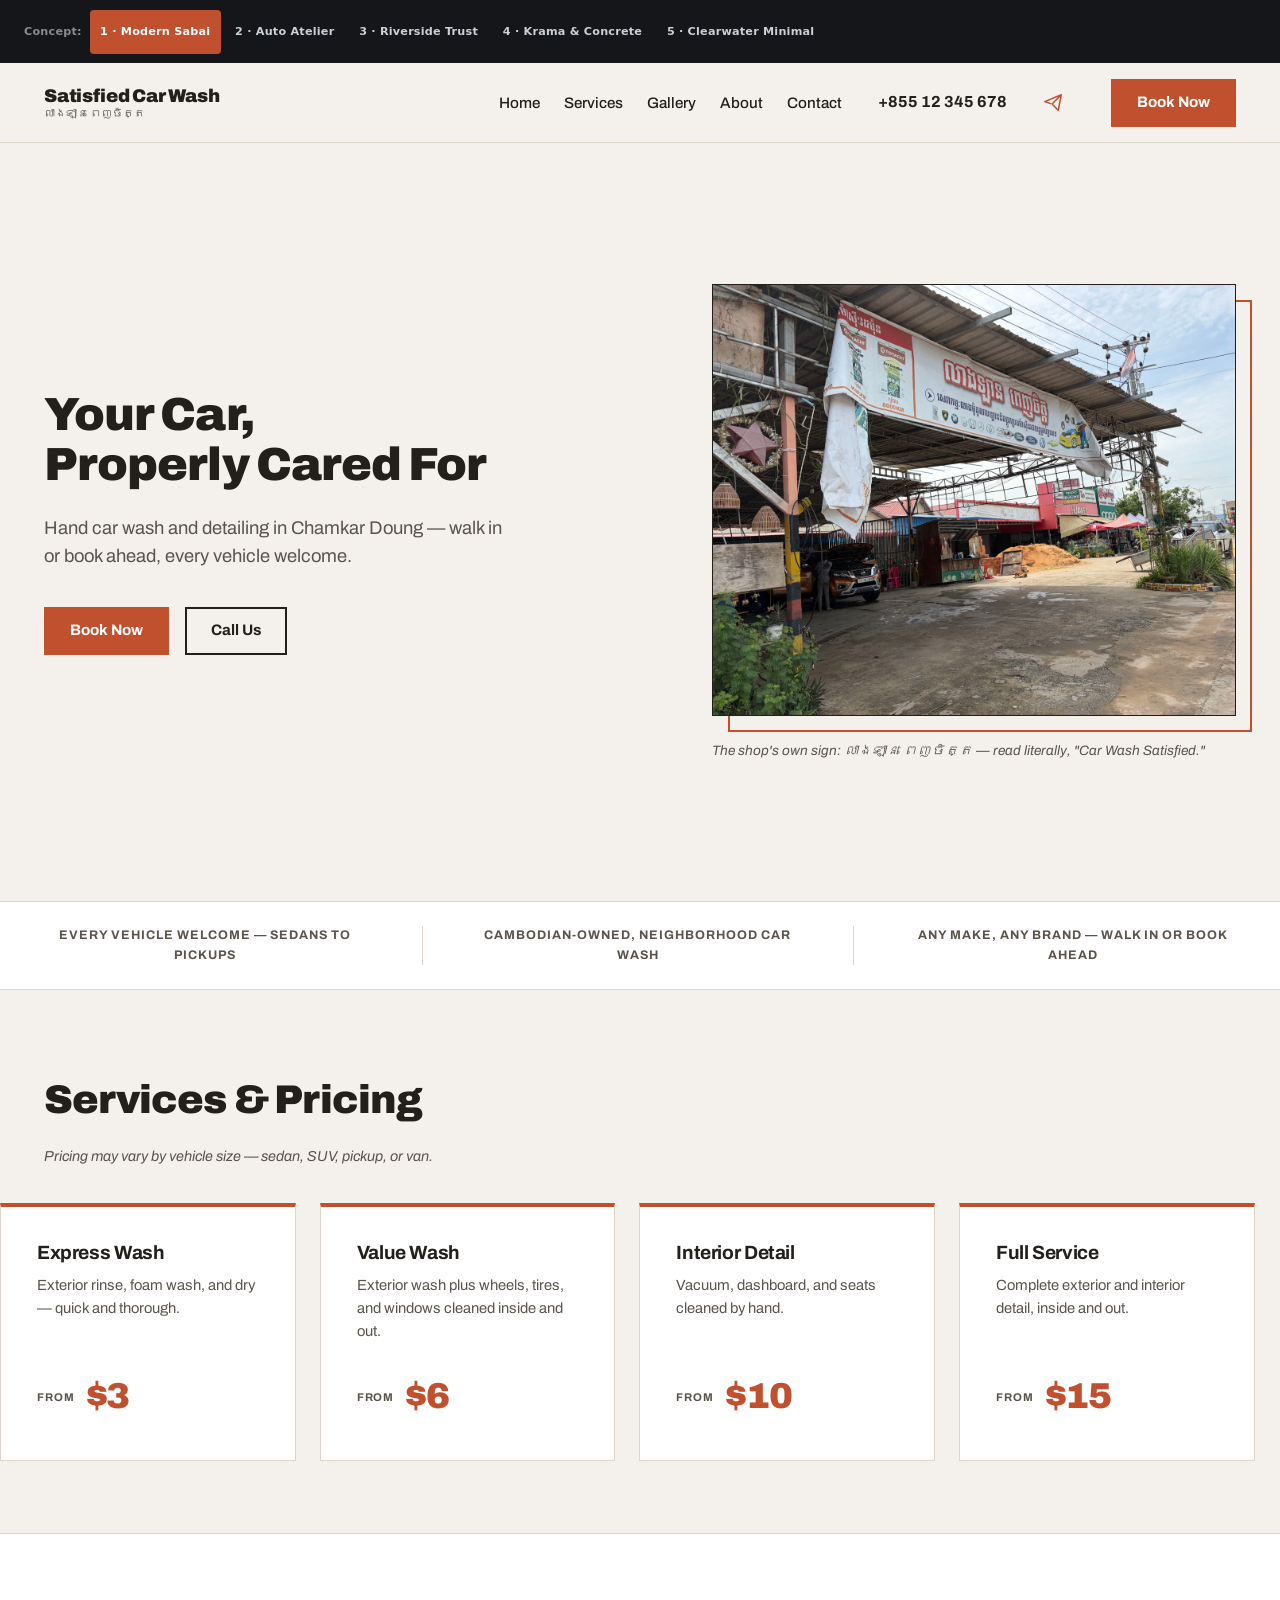
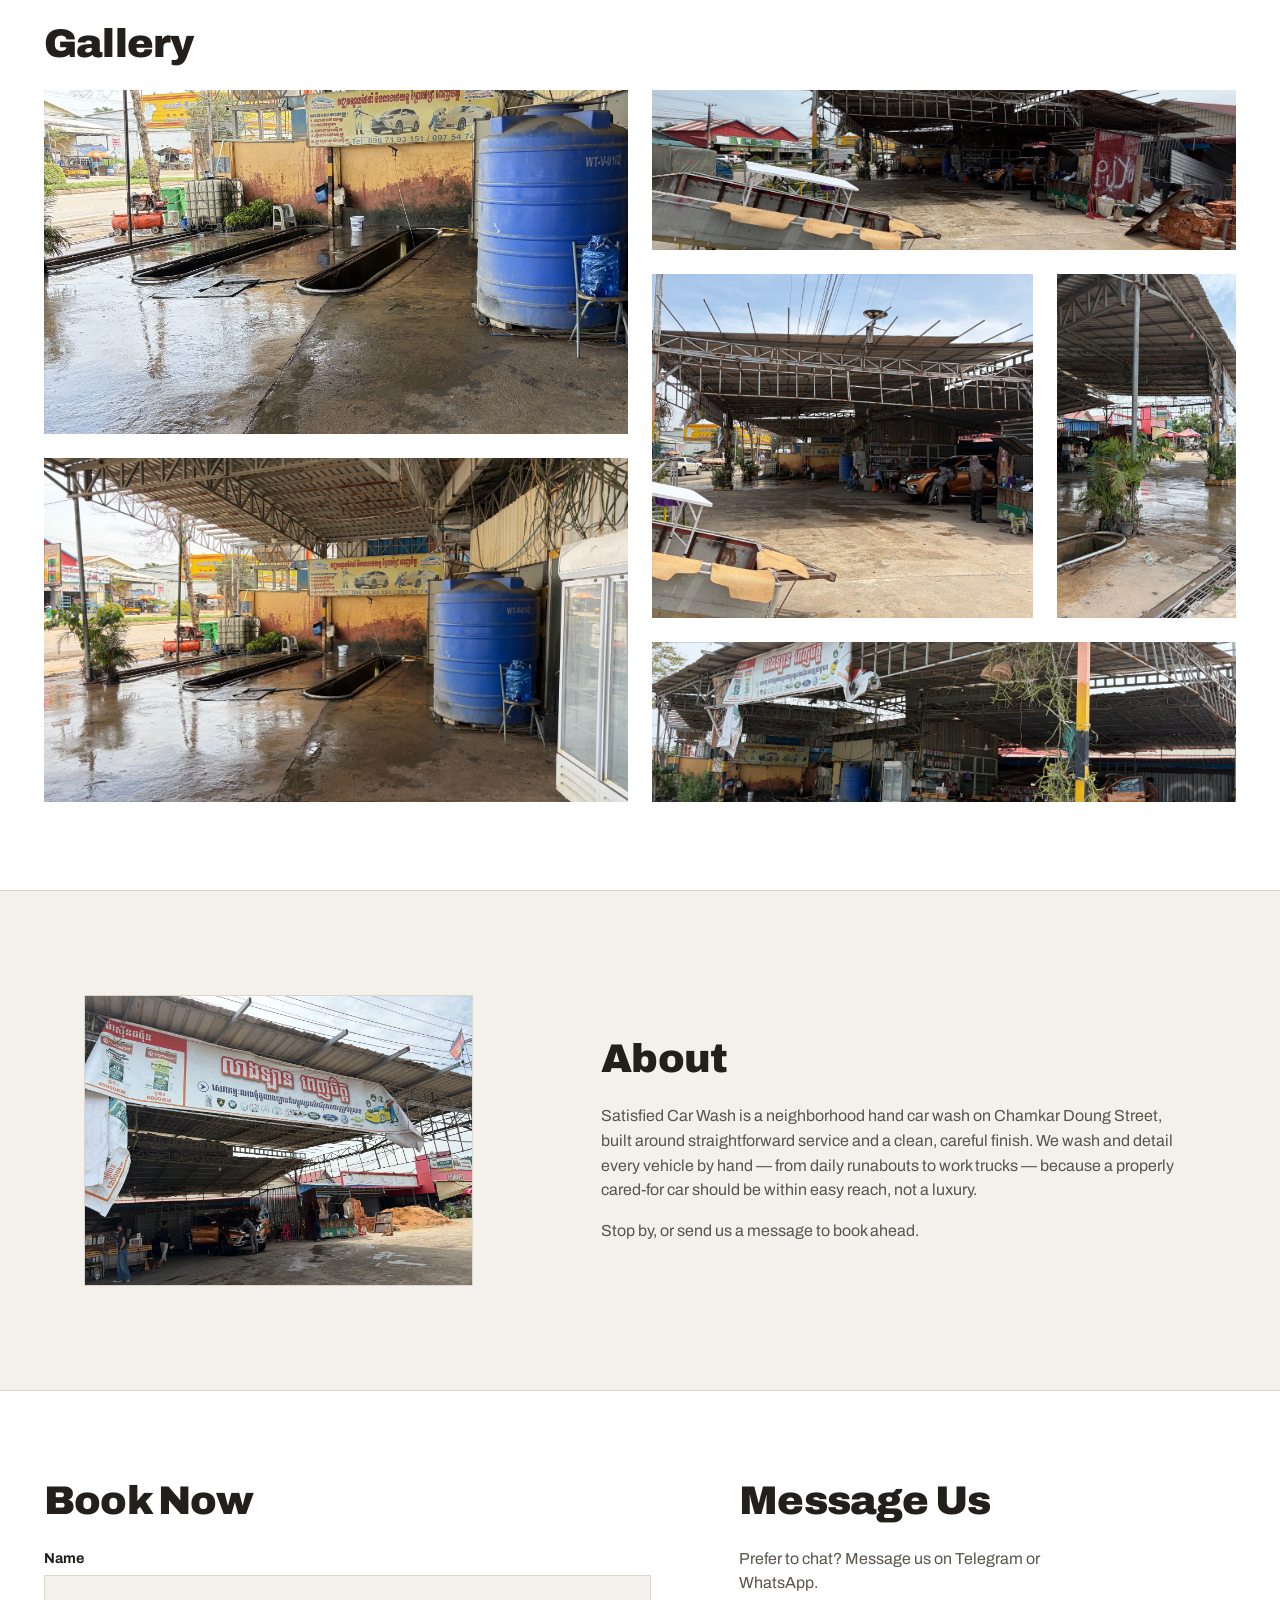
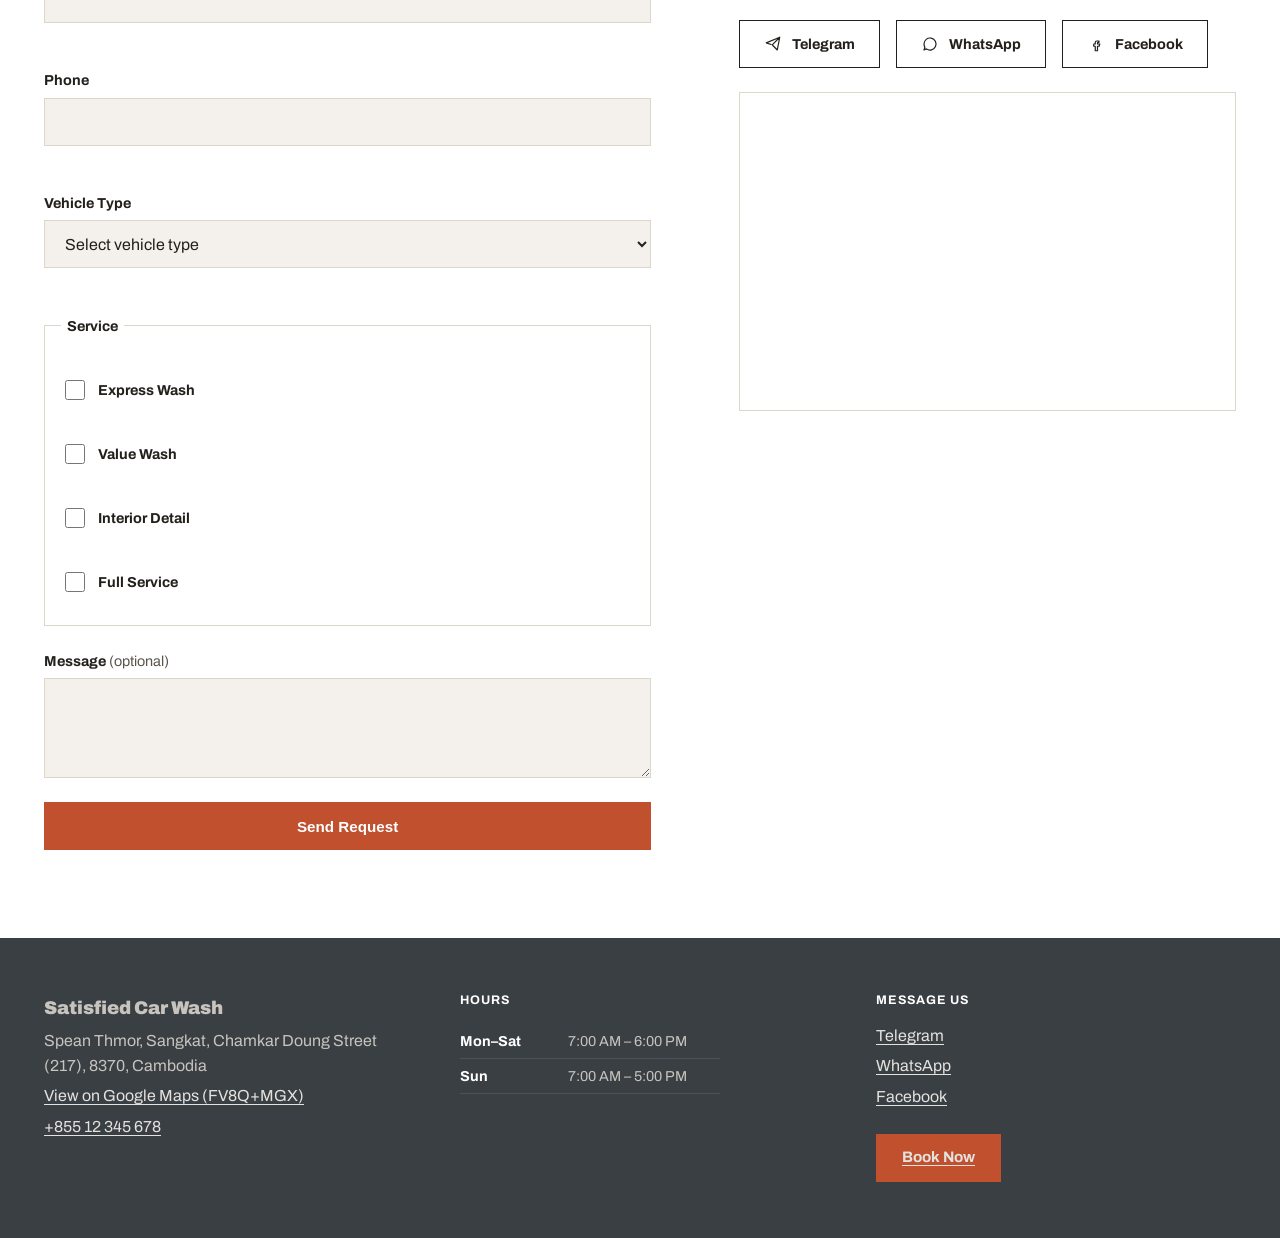
==== design-concepts/v1/index.html @ 6a6f6100 "Add real site photos, five design-concept explorations, and verified map location Adds the 16 real c" ====
<!DOCTYPE html>
<html lang="en">
<head>
  <meta charset="UTF-8" />
  <meta name="viewport" content="width=device-width, initial-scale=1.0" />
  <title>Satisfied Car Wash — Hand Car Wash &amp; Detailing, Chamkar Doung</title>
  <meta name="description" content="Satisfied Car Wash is a neighborhood hand car wash on Chamkar Doung Street. Every vehicle welcome, walk in or book ahead." />

  <link rel="preconnect" href="https://fonts.googleapis.com" />
  <link rel="preconnect" href="https://fonts.gstatic.com" crossorigin />
  <link href="https://fonts.googleapis.com/css2?family=Archivo:ital,wght@0,400;0,500;0,700;0,900;1,500&display=swap" rel="stylesheet" />

  <link rel="stylesheet" href="/design-concepts/switcher.css" />
  <link rel="stylesheet" href="/design-concepts/v1/styles.css" />
</head>
<body>
  <nav class="theme-switcher" aria-label="Design theme switcher" style="--switcher-accent:#C1502E; --switcher-accent-ink:#ffffff;">
    <span class="theme-switcher__label">Concept:</span>
    <a href="/design-concepts/v1/index.html" aria-current="page">1 · Modern Sabai</a>
    <a href="/design-concepts/v2/index.html">2 · Auto Atelier</a>
    <a href="/design-concepts/v3/index.html">3 · Riverside Trust</a>
    <a href="/design-concepts/v4/index.html">4 · Krama &amp; Concrete</a>
    <a href="/design-concepts/v5/index.html">5 · Clearwater Minimal</a>
  </nav>

  <a class="skip-link" href="#main">Skip to content</a>

  <header class="site-header" id="site-header">
    <div class="header-inner container">
      <a href="#home" class="wordmark">
        Satisfied Car Wash
        <span class="wordmark-sub" lang="km">លាងឡាន ពេញចិត្ត</span>
      </a>

      <button
        type="button"
        class="nav-toggle"
        id="nav-toggle"
        aria-expanded="false"
        aria-controls="site-nav"
        aria-label="Toggle navigation menu"
      >
        <span class="nav-toggle-bars" aria-hidden="true"></span>
      </button>

      <nav id="site-nav" class="site-nav" aria-label="Primary">
        <ul class="nav-links">
          <li><a href="#home">Home</a></li>
          <li><a href="#services">Services</a></li>
          <li><a href="#gallery">Gallery</a></li>
          <li><a href="#about">About</a></li>
          <li><a href="#contact">Contact</a></li>
        </ul>

        <div class="nav-contact">
          <!-- Placeholder phone number — replace with the shop's real line -->
          <a class="nav-phone" href="tel:+85512345678">+855 12 345 678</a>
          <!-- Placeholder Telegram handle — replace with the shop's real Telegram -->
          <a class="nav-icon-link" href="https://t.me/satisfiedcarwash" target="_blank" rel="noopener" aria-label="Message us on Telegram">
            <svg viewBox="0 0 24 24" fill="none" stroke="currentColor" stroke-width="1.6" stroke-linecap="round" stroke-linejoin="round" aria-hidden="true"><path d="M21 3 3 10.5l6.5 2.2M21 3l-3.3 17-6.2-6.3M21 3 11.3 12.9"/></svg>
          </a>
        </div>

        <a class="btn btn-primary nav-cta" href="#contact">Book Now</a>
      </nav>
    </div>
  </header>

  <main id="main">
    <!-- Hero -->
    <section class="hero" id="home">
      <div class="container hero-inner">
        <div class="hero-copy">
          <h1>Your Car,<br />Properly Cared For</h1>
          <p class="hero-subtext">Hand car wash and detailing in Chamkar Doung — walk in or book ahead, every vehicle welcome.</p>
          <div class="hero-ctas">
            <a class="btn btn-primary" href="#contact">Book Now</a>
            <a class="btn btn-outline" href="tel:+85512345678">Call Us</a>
          </div>
        </div>

        <figure class="hero-media">
          <div class="hero-frame">
            <img
              src="/assets/images/Carwash10.jpg"
              alt="Overhead banner at Satisfied Car Wash reading the shop's Khmer name alongside a row of vehicle brand logos including Toyota, Honda, BMW, and Mercedes, signaling every make is welcome."
              width="1200"
              height="900"
            />
          </div>
          <figcaption>
            The shop's own sign: <span lang="km">លាងឡាន ពេញចិត្ត</span> — read literally, "Car Wash Satisfied."
          </figcaption>
        </figure>
      </div>
    </section>

    <!-- Trust strip -->
    <section class="trust-strip" aria-label="Why customers choose us">
      <div class="container trust-strip-inner">
        <p>Every vehicle welcome — sedans to pickups</p>
        <p>Cambodian-owned, neighborhood car wash</p>
        <p>Any make, any brand — walk in or book ahead</p>
      </div>
    </section>

    <!-- Services & Pricing -->
    <section class="services" id="services">
      <div class="container">
        <h2>Services &amp; Pricing</h2>
        <p class="services-note">Pricing may vary by vehicle size — sedan, SUV, pickup, or van.</p>
      </div>

      <div class="services-strip" role="list">
        <article class="service-card" role="listitem">
          <h3>Express Wash</h3>
          <p>Exterior rinse, foam wash, and dry — quick and thorough.</p>
          <p class="service-price"><span class="price-from">from</span> $3</p>
        </article>

        <article class="service-card" role="listitem">
          <h3>Value Wash</h3>
          <p>Exterior wash plus wheels, tires, and windows cleaned inside and out.</p>
          <p class="service-price"><span class="price-from">from</span> $6</p>
        </article>

        <article class="service-card" role="listitem">
          <h3>Interior Detail</h3>
          <p>Vacuum, dashboard, and seats cleaned by hand.</p>
          <p class="service-price"><span class="price-from">from</span> $10</p>
        </article>

        <article class="service-card" role="listitem">
          <h3>Full Service</h3>
          <p>Complete exterior and interior detail, inside and out.</p>
          <p class="service-price"><span class="price-from">from</span> $15</p>
        </article>
      </div>
    </section>

    <!-- Gallery -->
    <section class="gallery" id="gallery">
      <div class="container">
        <h2>Gallery</h2>
      </div>

      <div class="container gallery-grid">
        <div class="gallery-item g-1">
          <img src="/assets/images/Carwash1.jpg" alt="Wide view of the wash bay with concrete wash troughs, the yellow service-list banner, and the blue water tank." loading="lazy" />
        </div>
        <div class="gallery-item g-2">
          <img src="/assets/images/Carwash4.jpg" alt="The wash bay shed with the Cambodian flag flying above it." loading="lazy" />
        </div>
        <div class="gallery-item g-3">
          <img src="/assets/images/Carwash2.jpg" alt="An orange pickup truck being washed at street level, with workers and a dog nearby." loading="lazy" />
        </div>
        <div class="gallery-item g-4">
          <img src="/assets/images/Carwash9.jpg" alt="The covered walkway and blue water tank, with the street and neighboring shop signage visible." loading="lazy" />
        </div>
        <div class="gallery-item g-5">
          <img src="/assets/images/Carwash6.jpg" alt="Empty wash troughs and the product shelf, with the yellow banner and phone number visible in Khmer." loading="lazy" />
        </div>
        <div class="gallery-item g-6">
          <img src="/assets/images/Carwash12.jpg" alt="An orange pickup with its hood open being serviced, workers nearby, brand banner overhead." loading="lazy" />
        </div>
      </div>
    </section>

    <!-- About -->
    <section class="about" id="about">
      <div class="container about-inner">
        <figure class="about-media">
          <img
            src="/assets/images/Carwash11.jpg"
            alt="The car wash's banner and shopfront, shown in a wider view with neighboring shops along the street."
            loading="lazy"
          />
        </figure>

        <div class="about-copy">
          <h2>About</h2>
          <p>Satisfied Car Wash is a neighborhood hand car wash on Chamkar Doung Street, built around straightforward service and a clean, careful finish. We wash and detail every vehicle by hand — from daily runabouts to work trucks — because a properly cared-for car should be within easy reach, not a luxury.</p>
          <p>Stop by, or send us a message to book ahead.</p>
        </div>
      </div>
    </section>

    <!-- Contact / Booking -->
    <section class="contact" id="contact">
      <div class="container contact-inner">
        <div class="booking">
          <h2>Book Now</h2>

          <form id="booking-form" novalidate>
            <div class="form-field">
              <label for="field-name">Name</label>
              <input type="text" id="field-name" name="name" required autocomplete="name" />
              <p class="field-error" id="error-name" role="alert"></p>
            </div>

            <div class="form-field">
              <label for="field-phone">Phone</label>
              <input type="tel" id="field-phone" name="phone" required autocomplete="tel" />
              <p class="field-error" id="error-phone" role="alert"></p>
            </div>

            <div class="form-field">
              <label for="field-vehicle">Vehicle Type</label>
              <select id="field-vehicle" name="vehicle" required>
                <option value="" selected disabled>Select vehicle type</option>
                <option value="sedan">Sedan</option>
                <option value="suv">SUV</option>
                <option value="pickup">Pickup</option>
                <option value="van">Van</option>
              </select>
              <p class="field-error" id="error-vehicle" role="alert"></p>
            </div>

            <fieldset class="form-field form-fieldset">
              <legend>Service</legend>
              <div class="checkbox-group">
                <label class="checkbox-label">
                  <input type="checkbox" name="service" value="Express Wash" />
                  Express Wash
                </label>
                <label class="checkbox-label">
                  <input type="checkbox" name="service" value="Value Wash" />
                  Value Wash
                </label>
                <label class="checkbox-label">
                  <input type="checkbox" name="service" value="Interior Detail" />
                  Interior Detail
                </label>
                <label class="checkbox-label">
                  <input type="checkbox" name="service" value="Full Service" />
                  Full Service
                </label>
              </div>
            </fieldset>

            <div class="form-field">
              <label for="field-message">Message <span class="field-optional">(optional)</span></label>
              <textarea id="field-message" name="message" rows="4"></textarea>
            </div>

            <button type="submit" class="btn btn-primary form-submit">Send Request</button>

            <p class="form-success" id="form-success" role="status" hidden>Thanks — we'll call you back.</p>
          </form>
        </div>

        <div class="reach-us">
          <h2>Message Us</h2>
          <p>Prefer to chat? Message us on Telegram or WhatsApp.</p>

          <div class="reach-links">
            <!-- Placeholder Telegram handle — replace with the shop's real Telegram -->
            <a class="reach-link" href="https://t.me/satisfiedcarwash" target="_blank" rel="noopener">
              <svg viewBox="0 0 24 24" fill="none" stroke="currentColor" stroke-width="1.6" stroke-linecap="round" stroke-linejoin="round" aria-hidden="true"><path d="M21 3 3 10.5l6.5 2.2M21 3l-3.3 17-6.2-6.3M21 3 11.3 12.9"/></svg>
              Telegram
            </a>
            <!-- Placeholder WhatsApp number — replace with the shop's real WhatsApp -->
            <a class="reach-link" href="https://wa.me/85512345678" target="_blank" rel="noopener">
              <svg viewBox="0 0 24 24" fill="none" stroke="currentColor" stroke-width="1.6" stroke-linecap="round" stroke-linejoin="round" aria-hidden="true"><path d="M4 12a8 8 0 1 1 3.3 6.5L4 20l1.2-3.6A7.96 7.96 0 0 1 4 12Z"/></svg>
              WhatsApp
            </a>
            <!-- Placeholder Facebook page — replace with the shop's real Facebook -->
            <a class="reach-link" href="https://facebook.com/satisfiedcarwash" target="_blank" rel="noopener">
              <svg viewBox="0 0 24 24" fill="none" stroke="currentColor" stroke-width="1.6" stroke-linecap="round" stroke-linejoin="round" aria-hidden="true"><path d="M15 8h-2a2 2 0 0 0-2 2v2H9v3h2v6h3v-6h2.2l.8-3H14v-1.5c0-.5.3-.8.8-.8H16V8Z"/></svg>
              Facebook
            </a>
          </div>

          <div class="map-frame">
            <iframe
              src="https://www.google.com/maps?q=FV8Q%2BMGX+Phnom+Penh+Cambodia&output=embed"
              loading="lazy"
              referrerpolicy="no-referrer-when-downgrade"
              title="Map showing the location of Satisfied Car Wash"
            ></iframe>
          </div>
        </div>
      </div>
    </section>
  </main>

  <footer class="site-footer">
    <div class="container footer-inner">
      <div class="footer-block">
        <p class="footer-wordmark">Satisfied Car Wash</p>
        <p>Spean Thmor, Sangkat, Chamkar Doung Street (217), 8370, Cambodia</p>
        <p><a href="https://www.google.com/maps/search/?api=1&query=FV8Q%2BMGX+Phnom+Penh+Cambodia" target="_blank" rel="noopener">View on Google Maps (FV8Q+MGX)</a></p>
        <!-- Placeholder phone number — replace with the shop's real line -->
        <a href="tel:+85512345678">+855 12 345 678</a>
      </div>

      <div class="footer-block">
        <h3>Hours</h3>
        <table class="hours-table">
          <tbody>
            <tr>
              <th scope="row">Mon–Sat</th>
              <td>7:00 AM – 6:00 PM</td>
            </tr>
            <tr>
              <th scope="row">Sun</th>
              <td>7:00 AM – 5:00 PM</td>
            </tr>
          </tbody>
        </table>
      </div>

      <div class="footer-block">
        <h3>Message Us</h3>
        <div class="footer-links">
          <!-- Placeholder Telegram handle — replace with the shop's real Telegram -->
          <a href="https://t.me/satisfiedcarwash" target="_blank" rel="noopener">Telegram</a>
          <!-- Placeholder WhatsApp number — replace with the shop's real WhatsApp -->
          <a href="https://wa.me/85512345678" target="_blank" rel="noopener">WhatsApp</a>
          <!-- Placeholder Facebook page — replace with the shop's real Facebook -->
          <a href="https://facebook.com/satisfiedcarwash" target="_blank" rel="noopener">Facebook</a>
        </div>
        <a class="btn btn-primary footer-cta" href="#contact">Book Now</a>
      </div>
    </div>
  </footer>

  <script src="/design-concepts/v1/main.js"></script>
</body>
</html>
---- design-concepts/switcher.css ----
/* Shared, theme-neutral switcher bar — included by every version (v1-v5).
   This is tool chrome, not part of any theme, so it deliberately does not
   use any version's fonts/palette except for a small active-tab accent. */

.theme-switcher {
  position: sticky;
  top: 0;
  z-index: 999;
  display: flex;
  flex-wrap: wrap;
  align-items: center;
  gap: 0.25rem;
  padding: 0.5rem 0.75rem;
  background: #14161a;
  font: 600 0.7rem/1.4 system-ui, sans-serif;
  letter-spacing: 0.02em;
}

.theme-switcher__label {
  color: rgba(255, 255, 255, 0.5);
  margin-right: 0.25rem;
  white-space: nowrap;
}

.theme-switcher a {
  color: #cbd0d6;
  text-decoration: none;
  padding: 0.4rem 0.65rem;
  border-radius: 4px;
  min-height: 44px;
  display: inline-flex;
  align-items: center;
  white-space: nowrap;
}

.theme-switcher a:hover {
  background: rgba(255, 255, 255, 0.08);
  color: #fff;
}

.theme-switcher a[aria-current="page"] {
  background: var(--switcher-accent, #fff);
  color: var(--switcher-accent-ink, #14161a);
  font-weight: 700;
}

@media (min-width: 640px) {
  .theme-switcher {
    padding: 0.6rem 1.5rem;
  }
}
---- design-concepts/v1/styles.css ----
/* Satisfied Car Wash — Design Concept v1 "Modern Sabai"
   Warm minimal, Cambodian-modern. Mobile-first: unprefixed rules target
   small screens, min-width media queries layer on larger-screen changes.

   Palette (locked, used nowhere else):
     background #F4F1EC · surface #FFFFFF · ink #23201C
     terracotta accent #C1502E · slate #3A3F44
   Shape: sharp corners, 0px radius, held everywhere.
   Type: Archivo for display and body.
*/

:root {
  --bg: #f4f1ec;
  --surface: #ffffff;
  --ink: #23201c;
  --ink-soft: #5a544c;
  --terracotta: #c1502e;
  --terracotta-dark: #a3401f;
  --slate: #3a3f44;
  --slate-line: #4c5157;
  --border: #ddd6ca;

  --font: "Archivo", -apple-system, "Segoe UI", sans-serif;

  --space-3xs: 0.375rem;
  --space-2xs: 0.625rem;
  --space-xs: 1rem;
  --space-sm: 1.5rem;
  --space-md: 2.25rem;
  --space-lg: 3.5rem;
  --space-xl: 5.5rem;

  --radius: 0px;
  --max-width: 1240px;

  --header-h: 76px;
  --switcher-h: 48px;
}

/* Reset / base */

* {
  box-sizing: border-box;
}

html {
  -webkit-text-size-adjust: 100%;
  scroll-behavior: smooth;
}

body {
  margin: 0;
  font-family: var(--font);
  font-weight: 400;
  color: var(--ink);
  background: var(--bg);
  line-height: 1.55;
}

img {
  max-width: 100%;
  display: block;
}

h1, h2, h3 {
  font-family: var(--font);
  font-weight: 900;
  line-height: 1.08;
  letter-spacing: -0.02em;
  margin: 0;
}

p {
  margin: 0;
}

a {
  color: inherit;
}

::selection {
  background: var(--terracotta);
  color: #fff;
}

:focus-visible {
  outline: 2px solid var(--terracotta);
  outline-offset: 2px;
}

/* Custom scrollbar (webkit) — themed, not a browser default left untouched */
::-webkit-scrollbar {
  height: 10px;
  width: 10px;
}
::-webkit-scrollbar-track {
  background: var(--bg);
}
::-webkit-scrollbar-thumb {
  background: var(--border);
}
::-webkit-scrollbar-thumb:hover {
  background: var(--terracotta);
}

.container {
  width: 100%;
  max-width: var(--max-width);
  margin: 0 auto;
  padding: 0 var(--space-sm);
}

.skip-link {
  position: absolute;
  left: -999px;
  top: 0;
  z-index: 1000;
  background: var(--terracotta);
  color: #fff;
  padding: var(--space-2xs) var(--space-xs);
  font-weight: 700;
}

.skip-link:focus {
  left: var(--space-xs);
  top: calc(var(--switcher-h) + var(--space-2xs));
}

/* Buttons */

.btn {
  display: inline-flex;
  align-items: center;
  justify-content: center;
  min-height: 48px;
  padding: 0 var(--space-sm);
  border-radius: var(--radius);
  border: 2px solid var(--terracotta);
  text-decoration: none;
  font-weight: 700;
  font-size: 0.95rem;
  cursor: pointer;
  transition: transform 0.15s ease, background 0.15s ease, color 0.15s ease;
  white-space: nowrap;
}

.btn:active {
  transform: translateY(1px);
}

.btn-primary {
  background: var(--terracotta);
  color: #fff;
}

.btn-primary:hover {
  background: var(--terracotta-dark);
  border-color: var(--terracotta-dark);
}

.btn-outline {
  background: transparent;
  color: var(--ink);
  border-color: var(--ink);
}

.btn-outline:hover {
  background: var(--ink);
  color: var(--bg);
}

/* Section heading rhythm: more space above than below, per craft floor */

section h2 {
  font-size: clamp(1.75rem, 1.4rem + 1.4vw, 2.5rem);
  margin-bottom: var(--space-sm);
}

section[id] {
  scroll-margin-top: calc(var(--switcher-h) + var(--header-h) + 12px);
}

/* ============ Header ============ */

.site-header {
  position: sticky;
  top: var(--switcher-h);
  z-index: 50;
  background: var(--bg);
  border-bottom: 1px solid var(--border);
}

.header-inner {
  display: flex;
  align-items: center;
  justify-content: space-between;
  min-height: var(--header-h);
  gap: var(--space-sm);
}

.wordmark {
  display: flex;
  flex-direction: column;
  text-decoration: none;
  color: var(--ink);
  font-weight: 900;
  font-size: 1.15rem;
  letter-spacing: -0.01em;
  line-height: 1.15;
}

.wordmark-sub {
  font-weight: 500;
  font-size: 0.7rem;
  color: var(--ink-soft);
  letter-spacing: 0;
}

.nav-toggle {
  display: inline-flex;
  align-items: center;
  justify-content: center;
  width: 48px;
  height: 48px;
  border: 2px solid var(--ink);
  border-radius: var(--radius);
  background: transparent;
  padding: 0;
  cursor: pointer;
}

.nav-toggle-bars,
.nav-toggle-bars::before,
.nav-toggle-bars::after {
  content: "";
  display: block;
  width: 20px;
  height: 2px;
  background: var(--ink);
}

.nav-toggle-bars {
  position: relative;
}

.nav-toggle-bars::before {
  position: absolute;
  top: -6px;
}

.nav-toggle-bars::after {
  position: absolute;
  top: 6px;
}

.site-nav {
  position: absolute;
  top: 100%;
  left: 0;
  right: 0;
  background: var(--bg);
  border-bottom: 1px solid var(--border);
  display: none;
  flex-direction: column;
  gap: var(--space-sm);
  padding: var(--space-sm);
}

.site-nav.is-open {
  display: flex;
}

.nav-links {
  list-style: none;
  margin: 0;
  padding: 0;
  display: flex;
  flex-direction: column;
  gap: var(--space-2xs);
}

.nav-links a {
  display: block;
  min-height: 48px;
  line-height: 48px;
  text-decoration: none;
  color: var(--ink);
  font-weight: 500;
  border-bottom: 1px solid var(--border);
}

.nav-contact {
  display: flex;
  align-items: center;
  gap: var(--space-sm);
}

.nav-phone {
  text-decoration: none;
  color: var(--ink);
  font-weight: 700;
}

.nav-icon-link {
  display: inline-flex;
  align-items: center;
  justify-content: center;
  width: 44px;
  height: 44px;
  color: var(--terracotta);
}

.nav-icon-link svg {
  width: 22px;
  height: 22px;
}

.nav-cta {
  align-self: flex-start;
}

@media (min-width: 768px) {
  .nav-toggle {
    display: none;
  }

  .site-nav {
    position: static;
    display: flex;
    flex-direction: row;
    align-items: center;
    gap: var(--space-sm);
    border-bottom: none;
    padding: 0;
    background: transparent;
  }

  .nav-links {
    flex-direction: row;
    gap: var(--space-xs);
  }

  .nav-links a {
    min-height: auto;
    line-height: normal;
    border-bottom: none;
    padding: var(--space-3xs) 0;
    position: relative;
    font-size: 0.92rem;
  }

  .nav-links a:hover {
    color: var(--terracotta);
  }

  .nav-cta {
    align-self: auto;
  }

  /* Phone + Telegram only rejoin the bar once there is room for the
     whole row to stay on one line (see nav single-line hard rule). */
  .nav-contact {
    display: none;
  }
}

@media (min-width: 1024px) {
  .header-inner {
    gap: var(--space-md);
  }

  .site-nav {
    gap: var(--space-md);
  }

  .nav-links {
    gap: var(--space-sm);
  }

  .nav-links a {
    font-size: 0.95rem;
  }

  .nav-contact {
    display: flex;
  }
}

/* ============ Hero ============ */

.hero {
  padding: var(--space-md) 0 var(--space-lg);
  min-height: calc(100dvh - var(--header-h) - var(--switcher-h));
  display: flex;
  align-items: center;
}

.hero-inner {
  display: grid;
  grid-template-columns: 1fr;
  gap: var(--space-lg);
  align-items: center;
}

.hero-copy h1 {
  font-size: clamp(1.65rem, 1.3rem + 2vw, 2.9rem);
}

.hero-subtext {
  margin-top: var(--space-sm);
  font-size: clamp(1rem, 0.94rem + 0.3vw, 1.15rem);
  color: var(--ink-soft);
  max-width: 42ch;
}

.hero-ctas {
  margin-top: var(--space-md);
  display: flex;
  flex-wrap: wrap;
  gap: var(--space-xs);
}

.hero-media {
  margin: 0;
}

.hero-frame {
  position: relative;
}

.hero-frame::before {
  content: "";
  position: absolute;
  top: 16px;
  left: 16px;
  right: -16px;
  bottom: -16px;
  border: 2px solid var(--terracotta);
  z-index: 0;
}

.hero-frame img {
  position: relative;
  z-index: 1;
  width: 100%;
  aspect-ratio: 4 / 3;
  max-height: 48vh;
  object-fit: cover;
  border: 1px solid var(--ink);
}

.hero-media figcaption {
  margin-top: var(--space-sm);
  font-size: 0.85rem;
  color: var(--ink-soft);
  font-style: italic;
}

@media (min-width: 900px) {
  .hero {
    padding: var(--space-md) 0;
  }

  .hero-inner {
    grid-template-columns: 1.05fr 0.95fr;
    gap: var(--space-xl);
  }

}

/* ============ Trust strip ============ */

.trust-strip {
  border-top: 1px solid var(--border);
  border-bottom: 1px solid var(--border);
  background: var(--surface);
}

.trust-strip-inner {
  display: flex;
  flex-direction: column;
  padding: var(--space-sm) var(--space-sm);
}

.trust-strip-inner p {
  padding: var(--space-2xs) 0;
  font-size: 0.78rem;
  font-weight: 700;
  text-transform: uppercase;
  letter-spacing: 0.08em;
  color: var(--ink-soft);
  border-bottom: 1px solid var(--border);
}

.trust-strip-inner p:last-child {
  border-bottom: none;
}

@media (min-width: 700px) {
  .trust-strip-inner {
    flex-direction: row;
    align-items: center;
    justify-content: center;
    gap: var(--space-lg);
    padding: var(--space-sm);
  }

  .trust-strip-inner p {
    padding: 0 var(--space-lg) 0 0;
    border-bottom: none;
    border-right: 1px solid var(--border);
    text-align: center;
  }

  .trust-strip-inner p:last-child {
    border-right: none;
    padding-right: 0;
  }
}

/* ============ Services & Pricing ============ */

.services {
  padding: var(--space-xl) 0 var(--space-lg);
}

.services-note {
  color: var(--ink-soft);
  font-size: 0.9rem;
  font-style: italic;
}

.services-strip {
  display: flex;
  gap: var(--space-sm);
  overflow-x: auto;
  scroll-snap-type: x mandatory;
  padding: var(--space-md) var(--space-sm) var(--space-xs);
  scrollbar-width: thin;
}

.services-strip::before,
.services-strip::after {
  content: "";
  flex: 0 0 1px;
}

.service-card {
  scroll-snap-align: start;
  flex: 0 0 78%;
  background: var(--surface);
  border: 1px solid var(--border);
  border-top: 4px solid var(--terracotta);
  padding: var(--space-md);
  display: flex;
  flex-direction: column;
  gap: var(--space-2xs);
}

.service-card h3 {
  font-size: 1.2rem;
  font-weight: 700;
}

.service-card p:not(.service-price) {
  color: var(--ink-soft);
  font-size: 0.92rem;
  flex-grow: 1;
}

.service-price {
  margin-top: var(--space-xs);
  font-size: 2.25rem;
  font-weight: 900;
  color: var(--terracotta);
  letter-spacing: -0.03em;
}

.price-from {
  font-size: 0.7rem;
  font-weight: 700;
  text-transform: uppercase;
  letter-spacing: 0.08em;
  color: var(--ink-soft);
  vertical-align: middle;
  margin-right: var(--space-3xs);
}

@media (min-width: 640px) {
  .service-card {
    flex-basis: 42%;
  }
}

@media (min-width: 1024px) {
  .service-card {
    flex-basis: 24%;
  }
}

/* ============ Gallery ============ */

.gallery {
  padding: var(--space-xl) 0;
  background: var(--surface);
  border-top: 1px solid var(--border);
  border-bottom: 1px solid var(--border);
}

.gallery-grid {
  display: grid;
  grid-template-columns: 1fr;
  gap: var(--space-sm);
}

.gallery-item {
  overflow: hidden;
}

.gallery-item img {
  width: 100%;
  height: 100%;
  aspect-ratio: 4 / 3;
  object-fit: cover;
  transition: transform 0.4s ease;
}

.gallery-item:hover img {
  transform: scale(1.04);
}

@media (min-width: 700px) {
  .gallery-grid {
    grid-template-columns: repeat(6, 1fr);
    grid-auto-rows: 130px;
    gap: var(--space-sm);
  }

  .gallery-item img {
    aspect-ratio: auto;
  }

  .g-1 { grid-column: 1 / 4; grid-row: 1 / 3; }
  .g-2 { grid-column: 4 / 7; grid-row: 1 / 2; }
  .g-3 { grid-column: 4 / 6; grid-row: 2 / 4; }
  .g-4 { grid-column: 6 / 7; grid-row: 2 / 4; }
  .g-5 { grid-column: 1 / 4; grid-row: 3 / 5; }
  .g-6 { grid-column: 4 / 7; grid-row: 4 / 5; }
}

@media (min-width: 1024px) {
  .gallery-grid {
    grid-auto-rows: 160px;
  }
}

/* ============ About ============ */

.about {
  padding: var(--space-xl) 0;
}

.about-inner {
  display: grid;
  grid-template-columns: 1fr;
  gap: var(--space-lg);
  align-items: center;
}

.about-media img {
  width: 100%;
  aspect-ratio: 4 / 3;
  object-fit: cover;
  border: 1px solid var(--border);
}

.about-copy h2 {
  margin-bottom: var(--space-sm);
}

.about-copy p {
  max-width: 65ch;
  color: var(--ink-soft);
}

.about-copy p + p {
  margin-top: var(--space-xs);
}

@media (min-width: 900px) {
  .about-inner {
    grid-template-columns: 0.85fr 1.15fr;
    gap: var(--space-xl);
  }
}

/* ============ Contact / Booking ============ */

.contact {
  padding: var(--space-xl) 0;
  background: var(--surface);
  border-top: 1px solid var(--border);
}

.contact-inner {
  display: grid;
  grid-template-columns: 1fr;
  gap: var(--space-lg);
}

.booking h2,
.reach-us h2 {
  margin-bottom: var(--space-sm);
}

.form-field {
  margin-bottom: var(--space-sm);
  display: flex;
  flex-direction: column;
  gap: var(--space-3xs);
}

.form-field label {
  font-weight: 700;
  font-size: 0.9rem;
}

.field-optional {
  font-weight: 400;
  color: var(--ink-soft);
}

.form-field input,
.form-field select,
.form-field textarea {
  font-family: var(--font);
  font-size: 1rem;
  color: var(--ink);
  background: var(--bg);
  border: 1px solid var(--border);
  border-radius: var(--radius);
  padding: var(--space-2xs) var(--space-xs);
  min-height: 48px;
}

.form-field textarea {
  min-height: 100px;
  resize: vertical;
}

.form-field input:focus-visible,
.form-field select:focus-visible,
.form-field textarea:focus-visible {
  outline: 2px solid var(--terracotta);
  outline-offset: 1px;
  border-color: var(--terracotta);
}

.field-error {
  color: var(--terracotta-dark);
  font-size: 0.85rem;
  min-height: 1.2em;
}

.form-fieldset {
  border: 1px solid var(--border);
  padding: var(--space-xs);
  margin: 0 0 var(--space-sm);
}

.form-fieldset legend {
  font-weight: 700;
  font-size: 0.9rem;
  padding: 0 var(--space-3xs);
}

.checkbox-group {
  display: flex;
  flex-direction: column;
  gap: var(--space-2xs);
  margin-top: var(--space-2xs);
}

.checkbox-label {
  display: flex;
  align-items: center;
  gap: var(--space-2xs);
  min-height: 44px;
  font-size: 0.95rem;
}

.checkbox-label input {
  width: 20px;
  height: 20px;
  accent-color: var(--terracotta);
}

.form-submit {
  width: 100%;
}

.form-success {
  margin-top: var(--space-sm);
  padding: var(--space-xs);
  background: var(--bg);
  border: 1px solid var(--terracotta);
  font-weight: 700;
  color: var(--ink);
}

.reach-us p {
  color: var(--ink-soft);
  max-width: 40ch;
}

.reach-links {
  display: flex;
  flex-wrap: wrap;
  gap: var(--space-xs);
  margin: var(--space-sm) 0;
}

.reach-link {
  display: inline-flex;
  align-items: center;
  gap: var(--space-2xs);
  min-height: 48px;
  padding: 0 var(--space-sm);
  text-decoration: none;
  color: var(--ink);
  border: 1px solid var(--ink);
  font-weight: 700;
  font-size: 0.9rem;
}

.reach-link:hover {
  background: var(--ink);
  color: var(--bg);
}

.reach-link svg {
  width: 18px;
  height: 18px;
}

.map-frame {
  border: 1px solid var(--border);
  aspect-ratio: 4 / 3;
}

.map-frame iframe {
  width: 100%;
  height: 100%;
  border: 0;
}

@media (min-width: 900px) {
  .contact-inner {
    grid-template-columns: 1.1fr 0.9fr;
    gap: var(--space-xl);
  }

  .map-frame {
    aspect-ratio: 16 / 10;
  }
}

/* ============ Footer ============ */

.site-footer {
  background: var(--slate);
  color: #e4e2de;
  padding: var(--space-lg) 0;
}

.footer-inner {
  display: grid;
  grid-template-columns: 1fr;
  gap: var(--space-lg);
}

.footer-wordmark {
  font-weight: 900;
  font-size: 1.15rem;
  color: #fff;
  margin-bottom: var(--space-2xs);
}

.footer-block p {
  margin-bottom: var(--space-3xs);
  color: #c7c4be;
}

.footer-block a {
  text-decoration: underline;
  text-underline-offset: 3px;
  color: #e4e2de;
}

.footer-block a:hover {
  color: var(--terracotta);
}

.footer-block h3 {
  font-size: 0.78rem;
  text-transform: uppercase;
  letter-spacing: 0.08em;
  font-weight: 700;
  color: #fff;
  margin-bottom: var(--space-xs);
}

.hours-table {
  border-collapse: collapse;
  width: 100%;
  max-width: 260px;
}

.hours-table th,
.hours-table td {
  text-align: left;
  padding: var(--space-3xs) 0;
  border-bottom: 1px solid var(--slate-line);
  font-weight: 400;
  color: #c7c4be;
  font-size: 0.9rem;
}

.hours-table th {
  font-weight: 700;
  color: #fff;
  padding-right: var(--space-sm);
}

.footer-links {
  display: flex;
  flex-direction: column;
  gap: var(--space-3xs);
  margin-bottom: var(--space-sm);
}

.footer-cta {
  border-color: var(--terracotta);
}

@media (min-width: 700px) {
  .footer-inner {
    grid-template-columns: repeat(3, 1fr);
  }
}
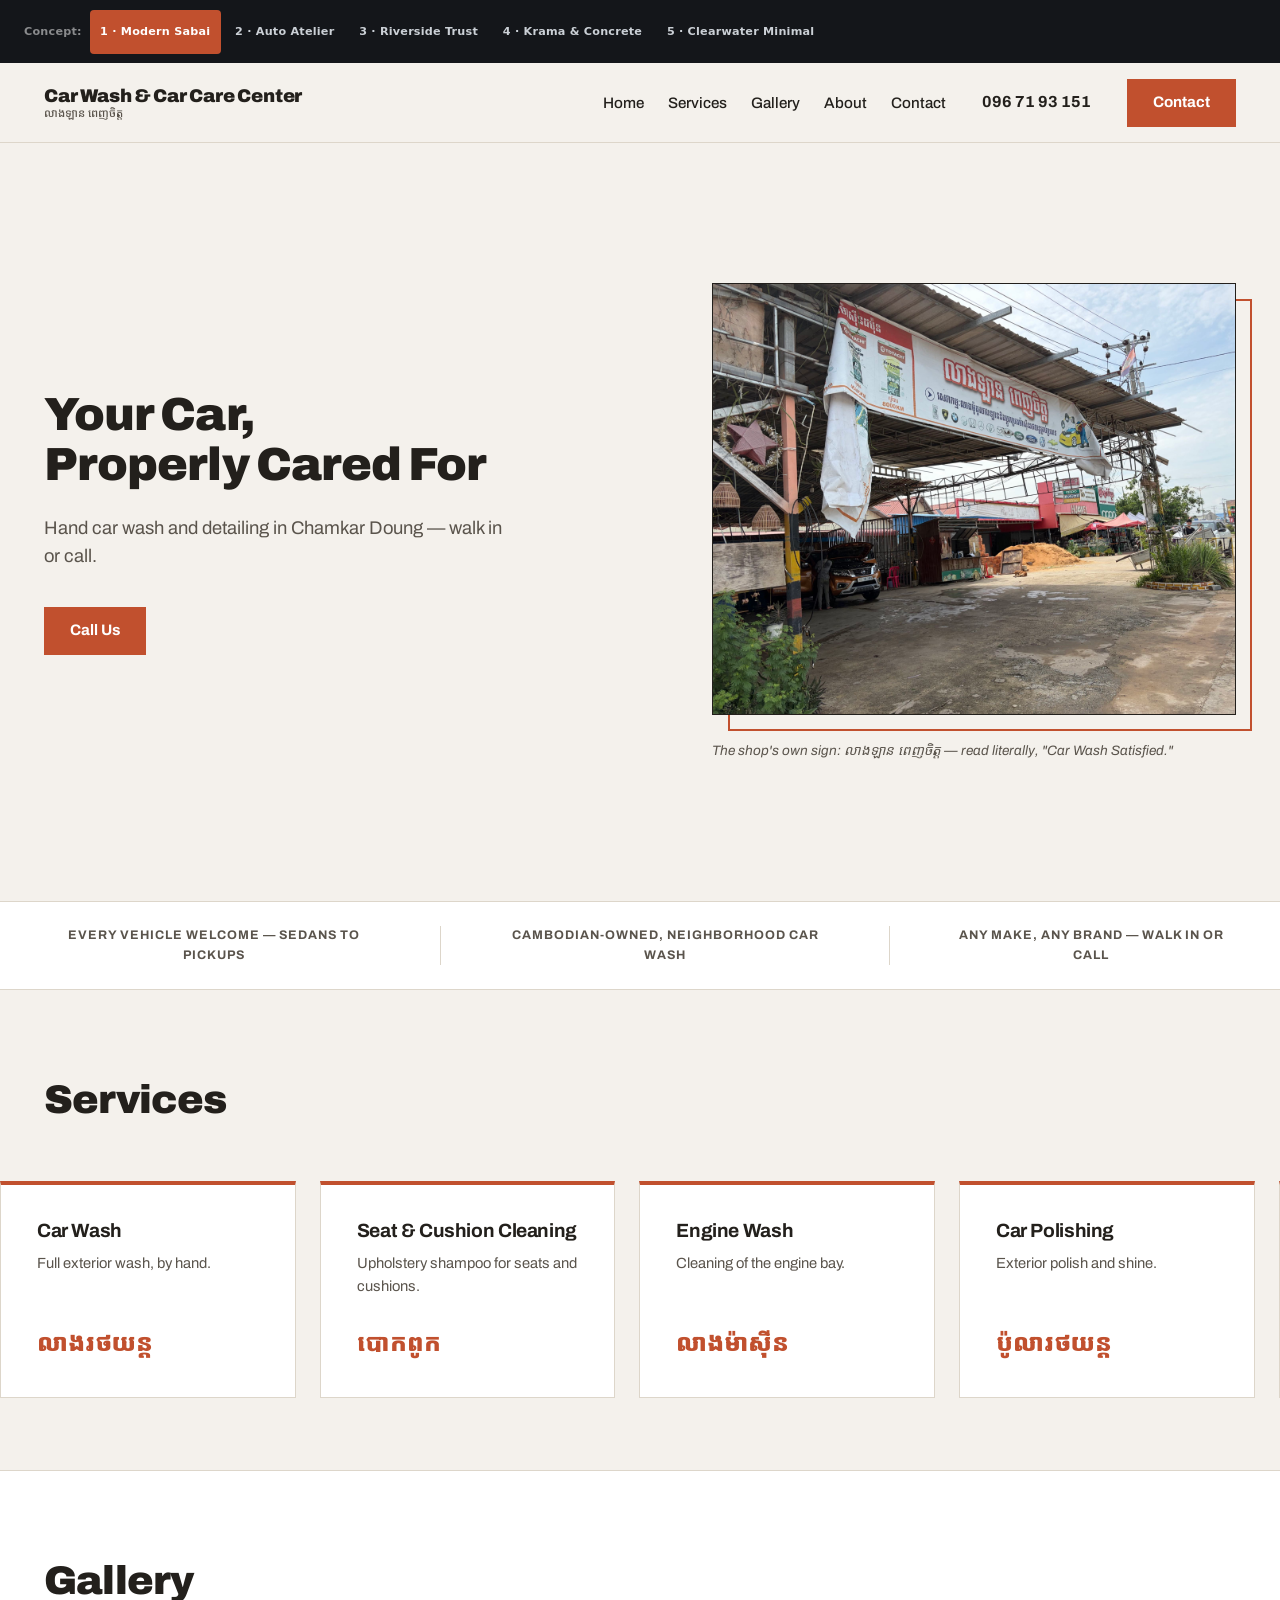
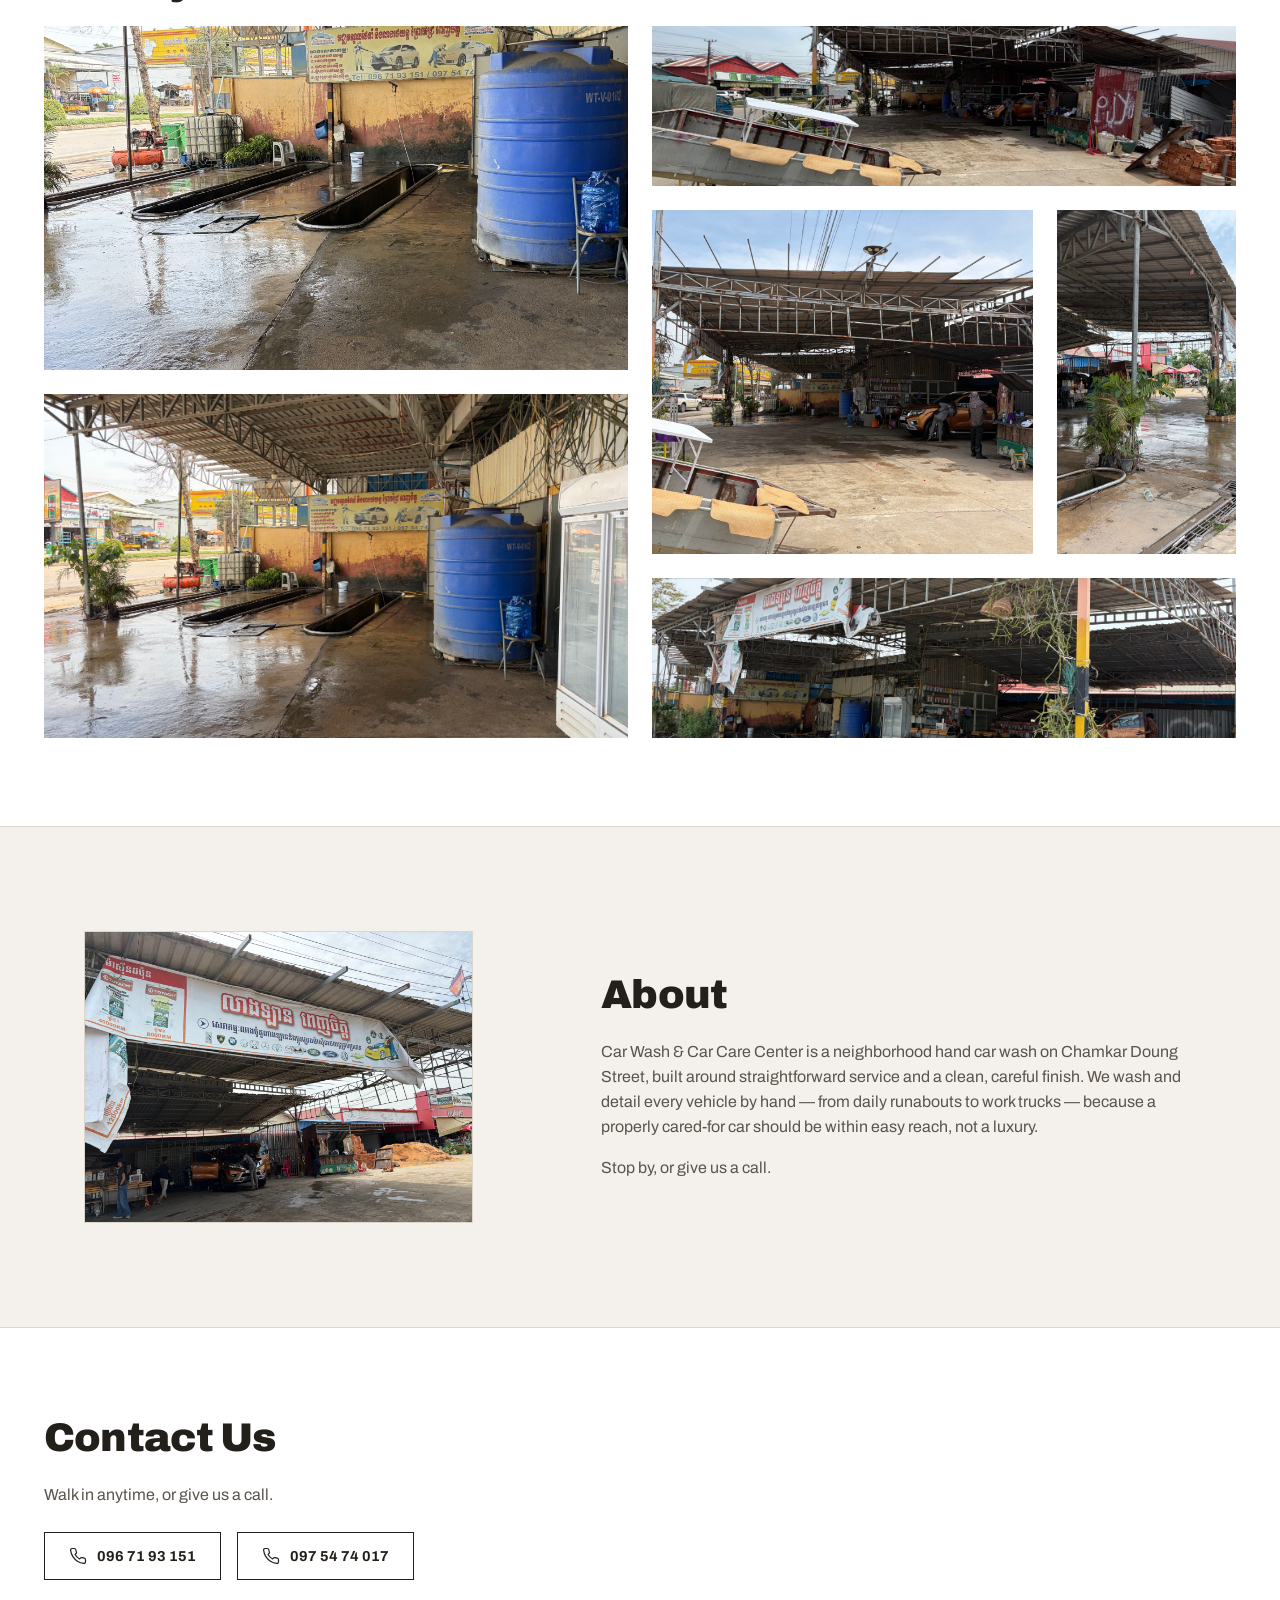
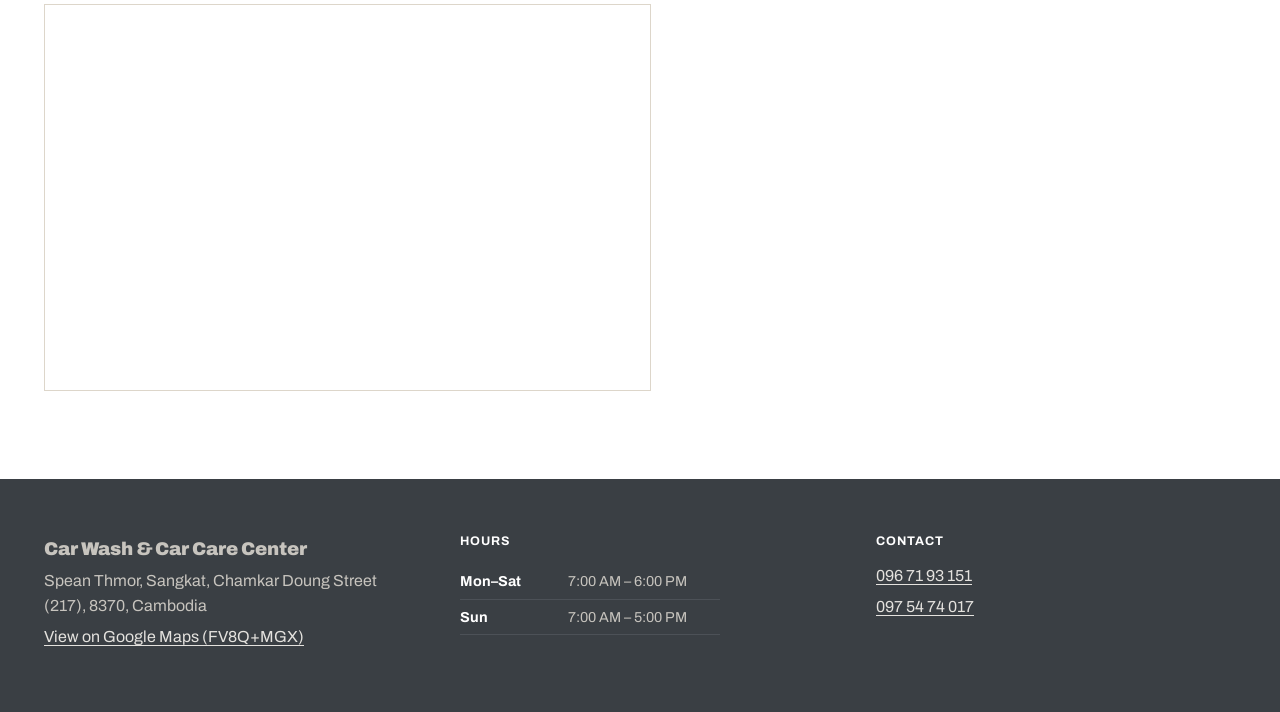
==== commit eb6cb4dd: "Correct business identity and simplify contact to phone-only Replaces the placeholder business name " ====
--- a/design-concepts/v1/index.html
+++ b/design-concepts/v1/index.html
@@ -3,12 +3,12 @@
 <head>
   <meta charset="UTF-8" />
   <meta name="viewport" content="width=device-width, initial-scale=1.0" />
-  <title>Satisfied Car Wash — Hand Car Wash &amp; Detailing, Chamkar Doung</title>
-  <meta name="description" content="Satisfied Car Wash is a neighborhood hand car wash on Chamkar Doung Street. Every vehicle welcome, walk in or book ahead." />
+  <title>Car Wash &amp; Car Care Center — Hand Car Wash &amp; Detailing, Chamkar Doung</title>
+  <meta name="description" content="Car Wash &amp; Car Care Center is a neighborhood hand car wash on Chamkar Doung Street. Every vehicle welcome — walk in or call." />
 
   <link rel="preconnect" href="https://fonts.googleapis.com" />
   <link rel="preconnect" href="https://fonts.gstatic.com" crossorigin />
-  <link href="https://fonts.googleapis.com/css2?family=Archivo:ital,wght@0,400;0,500;0,700;0,900;1,500&display=swap" rel="stylesheet" />
+  <link href="https://fonts.googleapis.com/css2?family=Archivo:ital,wght@0,400;0,500;0,700;0,900;1,500&family=Noto+Sans+Khmer:wght@400;500;700&display=swap" rel="stylesheet" />
 
   <link rel="stylesheet" href="/design-concepts/switcher.css" />
   <link rel="stylesheet" href="/design-concepts/v1/styles.css" />
@@ -28,7 +28,7 @@
   <header class="site-header" id="site-header">
     <div class="header-inner container">
       <a href="#home" class="wordmark">
-        Satisfied Car Wash
+        Car Wash &amp; Car Care Center
         <span class="wordmark-sub" lang="km">លាងឡាន ពេញចិត្ត</span>
       </a>
 
@@ -53,15 +53,10 @@
         </ul>
 
         <div class="nav-contact">
-          <!-- Placeholder phone number — replace with the shop's real line -->
-          <a class="nav-phone" href="tel:+85512345678">+855 12 345 678</a>
-          <!-- Placeholder Telegram handle — replace with the shop's real Telegram -->
-          <a class="nav-icon-link" href="https://t.me/satisfiedcarwash" target="_blank" rel="noopener" aria-label="Message us on Telegram">
-            <svg viewBox="0 0 24 24" fill="none" stroke="currentColor" stroke-width="1.6" stroke-linecap="round" stroke-linejoin="round" aria-hidden="true"><path d="M21 3 3 10.5l6.5 2.2M21 3l-3.3 17-6.2-6.3M21 3 11.3 12.9"/></svg>
-          </a>
-        </div>
-
-        <a class="btn btn-primary nav-cta" href="#contact">Book Now</a>
+          <a class="nav-phone" href="tel:+855967193151">096 71 93 151</a>
+        </div>
+
+        <a class="btn btn-primary nav-cta" href="#contact">Contact</a>
       </nav>
     </div>
   </header>
@@ -72,10 +67,9 @@
       <div class="container hero-inner">
         <div class="hero-copy">
           <h1>Your Car,<br />Properly Cared For</h1>
-          <p class="hero-subtext">Hand car wash and detailing in Chamkar Doung — walk in or book ahead, every vehicle welcome.</p>
+          <p class="hero-subtext">Hand car wash and detailing in Chamkar Doung — walk in or call.</p>
           <div class="hero-ctas">
-            <a class="btn btn-primary" href="#contact">Book Now</a>
-            <a class="btn btn-outline" href="tel:+85512345678">Call Us</a>
+            <a class="btn btn-primary" href="tel:+855967193151">Call Us</a>
           </div>
         </div>
 
@@ -83,7 +77,7 @@
           <div class="hero-frame">
             <img
               src="/assets/images/Carwash10.jpg"
-              alt="Overhead banner at Satisfied Car Wash reading the shop's Khmer name alongside a row of vehicle brand logos including Toyota, Honda, BMW, and Mercedes, signaling every make is welcome."
+              alt="Overhead banner at the shop reading its Khmer name alongside a row of vehicle brand logos including Toyota, Honda, BMW, and Mercedes, signaling every make is welcome."
               width="1200"
               height="900"
             />
@@ -100,40 +94,45 @@
       <div class="container trust-strip-inner">
         <p>Every vehicle welcome — sedans to pickups</p>
         <p>Cambodian-owned, neighborhood car wash</p>
-        <p>Any make, any brand — walk in or book ahead</p>
-      </div>
-    </section>
-
-    <!-- Services & Pricing -->
+        <p>Any make, any brand — walk in or call</p>
+      </div>
+    </section>
+
+    <!-- Services -->
     <section class="services" id="services">
       <div class="container">
-        <h2>Services &amp; Pricing</h2>
-        <p class="services-note">Pricing may vary by vehicle size — sedan, SUV, pickup, or van.</p>
+        <h2>Services</h2>
       </div>
 
       <div class="services-strip" role="list">
         <article class="service-card" role="listitem">
-          <h3>Express Wash</h3>
-          <p>Exterior rinse, foam wash, and dry — quick and thorough.</p>
-          <p class="service-price"><span class="price-from">from</span> $3</p>
-        </article>
-
-        <article class="service-card" role="listitem">
-          <h3>Value Wash</h3>
-          <p>Exterior wash plus wheels, tires, and windows cleaned inside and out.</p>
-          <p class="service-price"><span class="price-from">from</span> $6</p>
-        </article>
-
-        <article class="service-card" role="listitem">
-          <h3>Interior Detail</h3>
-          <p>Vacuum, dashboard, and seats cleaned by hand.</p>
-          <p class="service-price"><span class="price-from">from</span> $10</p>
-        </article>
-
-        <article class="service-card" role="listitem">
-          <h3>Full Service</h3>
-          <p>Complete exterior and interior detail, inside and out.</p>
-          <p class="service-price"><span class="price-from">from</span> $15</p>
+          <h3>Car Wash</h3>
+          <p>Full exterior wash, by hand.</p>
+          <p class="service-price" lang="km">លាងរថយន្ត</p>
+        </article>
+
+        <article class="service-card" role="listitem">
+          <h3>Seat &amp; Cushion Cleaning</h3>
+          <p>Upholstery shampoo for seats and cushions.</p>
+          <p class="service-price" lang="km">បោកពូក</p>
+        </article>
+
+        <article class="service-card" role="listitem">
+          <h3>Engine Wash</h3>
+          <p>Cleaning of the engine bay.</p>
+          <p class="service-price" lang="km">លាងម៉ាស៊ីន</p>
+        </article>
+
+        <article class="service-card" role="listitem">
+          <h3>Car Polishing</h3>
+          <p>Exterior polish and shine.</p>
+          <p class="service-price" lang="km">ប៉ូលារថយន្ត</p>
+        </article>
+
+        <article class="service-card" role="listitem">
+          <h3>Engine Oil Change</h3>
+          <p>Engine oil change.</p>
+          <p class="service-price" lang="km">ប្តូរប្រេងម៉ាស៊ីន</p>
         </article>
       </div>
     </section>
@@ -179,95 +178,27 @@
 
         <div class="about-copy">
           <h2>About</h2>
-          <p>Satisfied Car Wash is a neighborhood hand car wash on Chamkar Doung Street, built around straightforward service and a clean, careful finish. We wash and detail every vehicle by hand — from daily runabouts to work trucks — because a properly cared-for car should be within easy reach, not a luxury.</p>
-          <p>Stop by, or send us a message to book ahead.</p>
-        </div>
-      </div>
-    </section>
-
-    <!-- Contact / Booking -->
+          <p>Car Wash &amp; Car Care Center is a neighborhood hand car wash on Chamkar Doung Street, built around straightforward service and a clean, careful finish. We wash and detail every vehicle by hand — from daily runabouts to work trucks — because a properly cared-for car should be within easy reach, not a luxury.</p>
+          <p>Stop by, or give us a call.</p>
+        </div>
+      </div>
+    </section>
+
+    <!-- Contact -->
     <section class="contact" id="contact">
       <div class="container contact-inner">
-        <div class="booking">
-          <h2>Book Now</h2>
-
-          <form id="booking-form" novalidate>
-            <div class="form-field">
-              <label for="field-name">Name</label>
-              <input type="text" id="field-name" name="name" required autocomplete="name" />
-              <p class="field-error" id="error-name" role="alert"></p>
-            </div>
-
-            <div class="form-field">
-              <label for="field-phone">Phone</label>
-              <input type="tel" id="field-phone" name="phone" required autocomplete="tel" />
-              <p class="field-error" id="error-phone" role="alert"></p>
-            </div>
-
-            <div class="form-field">
-              <label for="field-vehicle">Vehicle Type</label>
-              <select id="field-vehicle" name="vehicle" required>
-                <option value="" selected disabled>Select vehicle type</option>
-                <option value="sedan">Sedan</option>
-                <option value="suv">SUV</option>
-                <option value="pickup">Pickup</option>
-                <option value="van">Van</option>
-              </select>
-              <p class="field-error" id="error-vehicle" role="alert"></p>
-            </div>
-
-            <fieldset class="form-field form-fieldset">
-              <legend>Service</legend>
-              <div class="checkbox-group">
-                <label class="checkbox-label">
-                  <input type="checkbox" name="service" value="Express Wash" />
-                  Express Wash
-                </label>
-                <label class="checkbox-label">
-                  <input type="checkbox" name="service" value="Value Wash" />
-                  Value Wash
-                </label>
-                <label class="checkbox-label">
-                  <input type="checkbox" name="service" value="Interior Detail" />
-                  Interior Detail
-                </label>
-                <label class="checkbox-label">
-                  <input type="checkbox" name="service" value="Full Service" />
-                  Full Service
-                </label>
-              </div>
-            </fieldset>
-
-            <div class="form-field">
-              <label for="field-message">Message <span class="field-optional">(optional)</span></label>
-              <textarea id="field-message" name="message" rows="4"></textarea>
-            </div>
-
-            <button type="submit" class="btn btn-primary form-submit">Send Request</button>
-
-            <p class="form-success" id="form-success" role="status" hidden>Thanks — we'll call you back.</p>
-          </form>
-        </div>
-
         <div class="reach-us">
-          <h2>Message Us</h2>
-          <p>Prefer to chat? Message us on Telegram or WhatsApp.</p>
+          <h2>Contact Us</h2>
+          <p>Walk in anytime, or give us a call.</p>
 
           <div class="reach-links">
-            <!-- Placeholder Telegram handle — replace with the shop's real Telegram -->
-            <a class="reach-link" href="https://t.me/satisfiedcarwash" target="_blank" rel="noopener">
-              <svg viewBox="0 0 24 24" fill="none" stroke="currentColor" stroke-width="1.6" stroke-linecap="round" stroke-linejoin="round" aria-hidden="true"><path d="M21 3 3 10.5l6.5 2.2M21 3l-3.3 17-6.2-6.3M21 3 11.3 12.9"/></svg>
-              Telegram
+            <a class="reach-link" href="tel:+855967193151">
+              <svg viewBox="0 0 24 24" fill="none" stroke="currentColor" stroke-width="1.6" stroke-linecap="round" stroke-linejoin="round" aria-hidden="true"><path d="M22 16.92v3a2 2 0 0 1-2.18 2 19.79 19.79 0 0 1-8.63-3.07 19.5 19.5 0 0 1-6-6 19.79 19.79 0 0 1-3.07-8.67A2 2 0 0 1 4.11 2h3a2 2 0 0 1 2 1.72c.13.96.36 1.9.7 2.81a2 2 0 0 1-.45 2.11L8.09 9.91a16 16 0 0 0 6 6l1.27-1.27a2 2 0 0 1 2.11-.45c.91.34 1.85.57 2.81.7A2 2 0 0 1 22 16.92Z"/></svg>
+              096 71 93 151
             </a>
-            <!-- Placeholder WhatsApp number — replace with the shop's real WhatsApp -->
-            <a class="reach-link" href="https://wa.me/85512345678" target="_blank" rel="noopener">
-              <svg viewBox="0 0 24 24" fill="none" stroke="currentColor" stroke-width="1.6" stroke-linecap="round" stroke-linejoin="round" aria-hidden="true"><path d="M4 12a8 8 0 1 1 3.3 6.5L4 20l1.2-3.6A7.96 7.96 0 0 1 4 12Z"/></svg>
-              WhatsApp
-            </a>
-            <!-- Placeholder Facebook page — replace with the shop's real Facebook -->
-            <a class="reach-link" href="https://facebook.com/satisfiedcarwash" target="_blank" rel="noopener">
-              <svg viewBox="0 0 24 24" fill="none" stroke="currentColor" stroke-width="1.6" stroke-linecap="round" stroke-linejoin="round" aria-hidden="true"><path d="M15 8h-2a2 2 0 0 0-2 2v2H9v3h2v6h3v-6h2.2l.8-3H14v-1.5c0-.5.3-.8.8-.8H16V8Z"/></svg>
-              Facebook
+            <a class="reach-link" href="tel:+855975474017">
+              <svg viewBox="0 0 24 24" fill="none" stroke="currentColor" stroke-width="1.6" stroke-linecap="round" stroke-linejoin="round" aria-hidden="true"><path d="M22 16.92v3a2 2 0 0 1-2.18 2 19.79 19.79 0 0 1-8.63-3.07 19.5 19.5 0 0 1-6-6 19.79 19.79 0 0 1-3.07-8.67A2 2 0 0 1 4.11 2h3a2 2 0 0 1 2 1.72c.13.96.36 1.9.7 2.81a2 2 0 0 1-.45 2.11L8.09 9.91a16 16 0 0 0 6 6l1.27-1.27a2 2 0 0 1 2.11-.45c.91.34 1.85.57 2.81.7A2 2 0 0 1 22 16.92Z"/></svg>
+              097 54 74 017
             </a>
           </div>
 
@@ -276,7 +207,7 @@
               src="https://www.google.com/maps?q=FV8Q%2BMGX+Phnom+Penh+Cambodia&output=embed"
               loading="lazy"
               referrerpolicy="no-referrer-when-downgrade"
-              title="Map showing the location of Satisfied Car Wash"
+              title="Map showing the location of Car Wash &amp; Car Care Center"
             ></iframe>
           </div>
         </div>
@@ -287,11 +218,9 @@
   <footer class="site-footer">
     <div class="container footer-inner">
       <div class="footer-block">
-        <p class="footer-wordmark">Satisfied Car Wash</p>
+        <p class="footer-wordmark">Car Wash &amp; Car Care Center</p>
         <p>Spean Thmor, Sangkat, Chamkar Doung Street (217), 8370, Cambodia</p>
         <p><a href="https://www.google.com/maps/search/?api=1&query=FV8Q%2BMGX+Phnom+Penh+Cambodia" target="_blank" rel="noopener">View on Google Maps (FV8Q+MGX)</a></p>
-        <!-- Placeholder phone number — replace with the shop's real line -->
-        <a href="tel:+85512345678">+855 12 345 678</a>
       </div>
 
       <div class="footer-block">
@@ -311,16 +240,11 @@
       </div>
 
       <div class="footer-block">
-        <h3>Message Us</h3>
+        <h3>Contact</h3>
         <div class="footer-links">
-          <!-- Placeholder Telegram handle — replace with the shop's real Telegram -->
-          <a href="https://t.me/satisfiedcarwash" target="_blank" rel="noopener">Telegram</a>
-          <!-- Placeholder WhatsApp number — replace with the shop's real WhatsApp -->
-          <a href="https://wa.me/85512345678" target="_blank" rel="noopener">WhatsApp</a>
-          <!-- Placeholder Facebook page — replace with the shop's real Facebook -->
-          <a href="https://facebook.com/satisfiedcarwash" target="_blank" rel="noopener">Facebook</a>
-        </div>
-        <a class="btn btn-primary footer-cta" href="#contact">Book Now</a>
+          <a href="tel:+855967193151">096 71 93 151</a>
+          <a href="tel:+855975474017">097 54 74 017</a>
+        </div>
       </div>
     </div>
   </footer>
--- a/design-concepts/v1/styles.css
+++ b/design-concepts/v1/styles.css
@@ -21,6 +21,7 @@
   --border: #ddd6ca;
 
   --font: "Archivo", -apple-system, "Segoe UI", sans-serif;
+  --font-khmer: "Noto Sans Khmer", "Archivo", sans-serif;
 
   --space-3xs: 0.375rem;
   --space-2xs: 0.625rem;
@@ -60,6 +61,10 @@
 img {
   max-width: 100%;
   display: block;
+}
+
+[lang="km"] {
+  font-family: var(--font-khmer);
 }
 
 h1, h2, h3 {
@@ -357,7 +362,7 @@
     align-self: auto;
   }
 
-  /* Phone + Telegram only rejoin the bar once there is room for the
+  /* Phone number only rejoins the bar once there is room for the
      whole row to stay on one line (see nav single-line hard rule). */
   .nav-contact {
     display: none;
@@ -574,6 +579,12 @@
   font-weight: 900;
   color: var(--terracotta);
   letter-spacing: -0.03em;
+}
+
+.service-price[lang="km"] {
+  font-family: var(--font-khmer);
+  font-size: 1.5rem;
+  letter-spacing: 0;
 }
 
 .price-from {
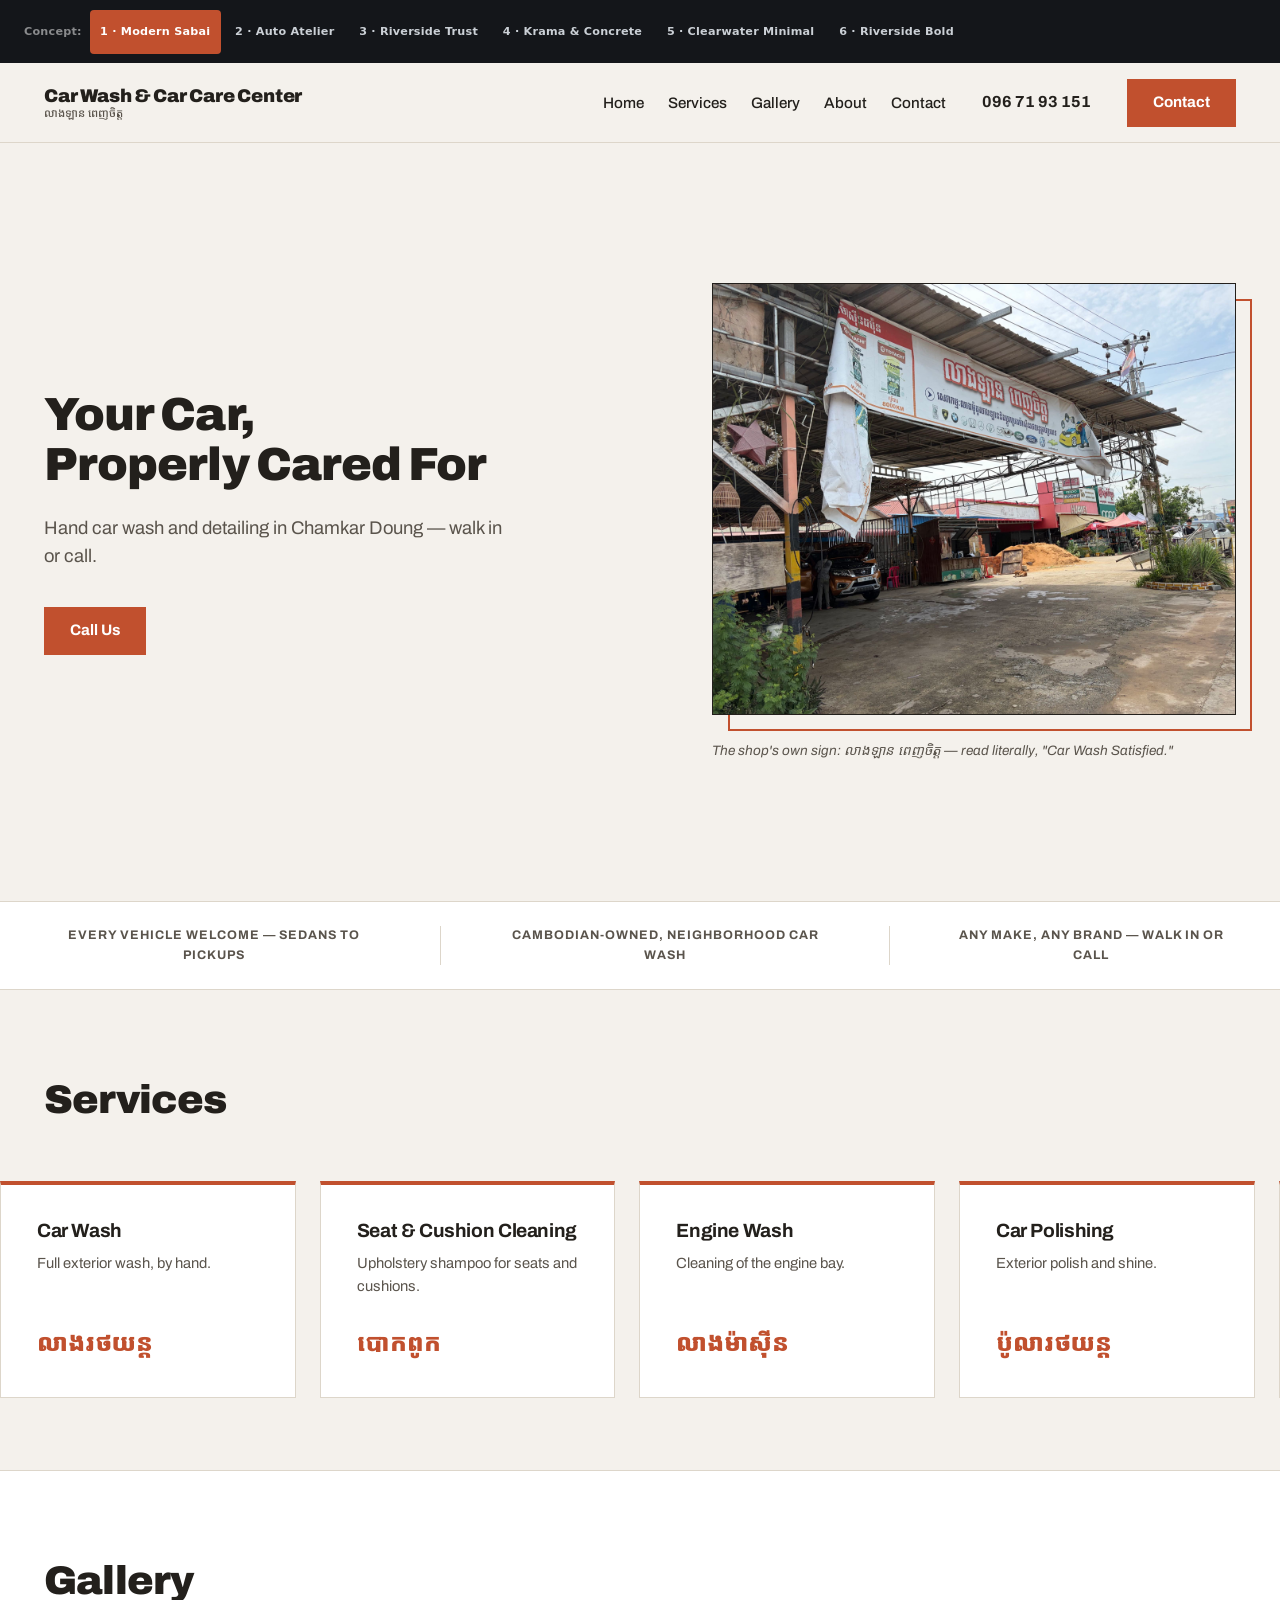
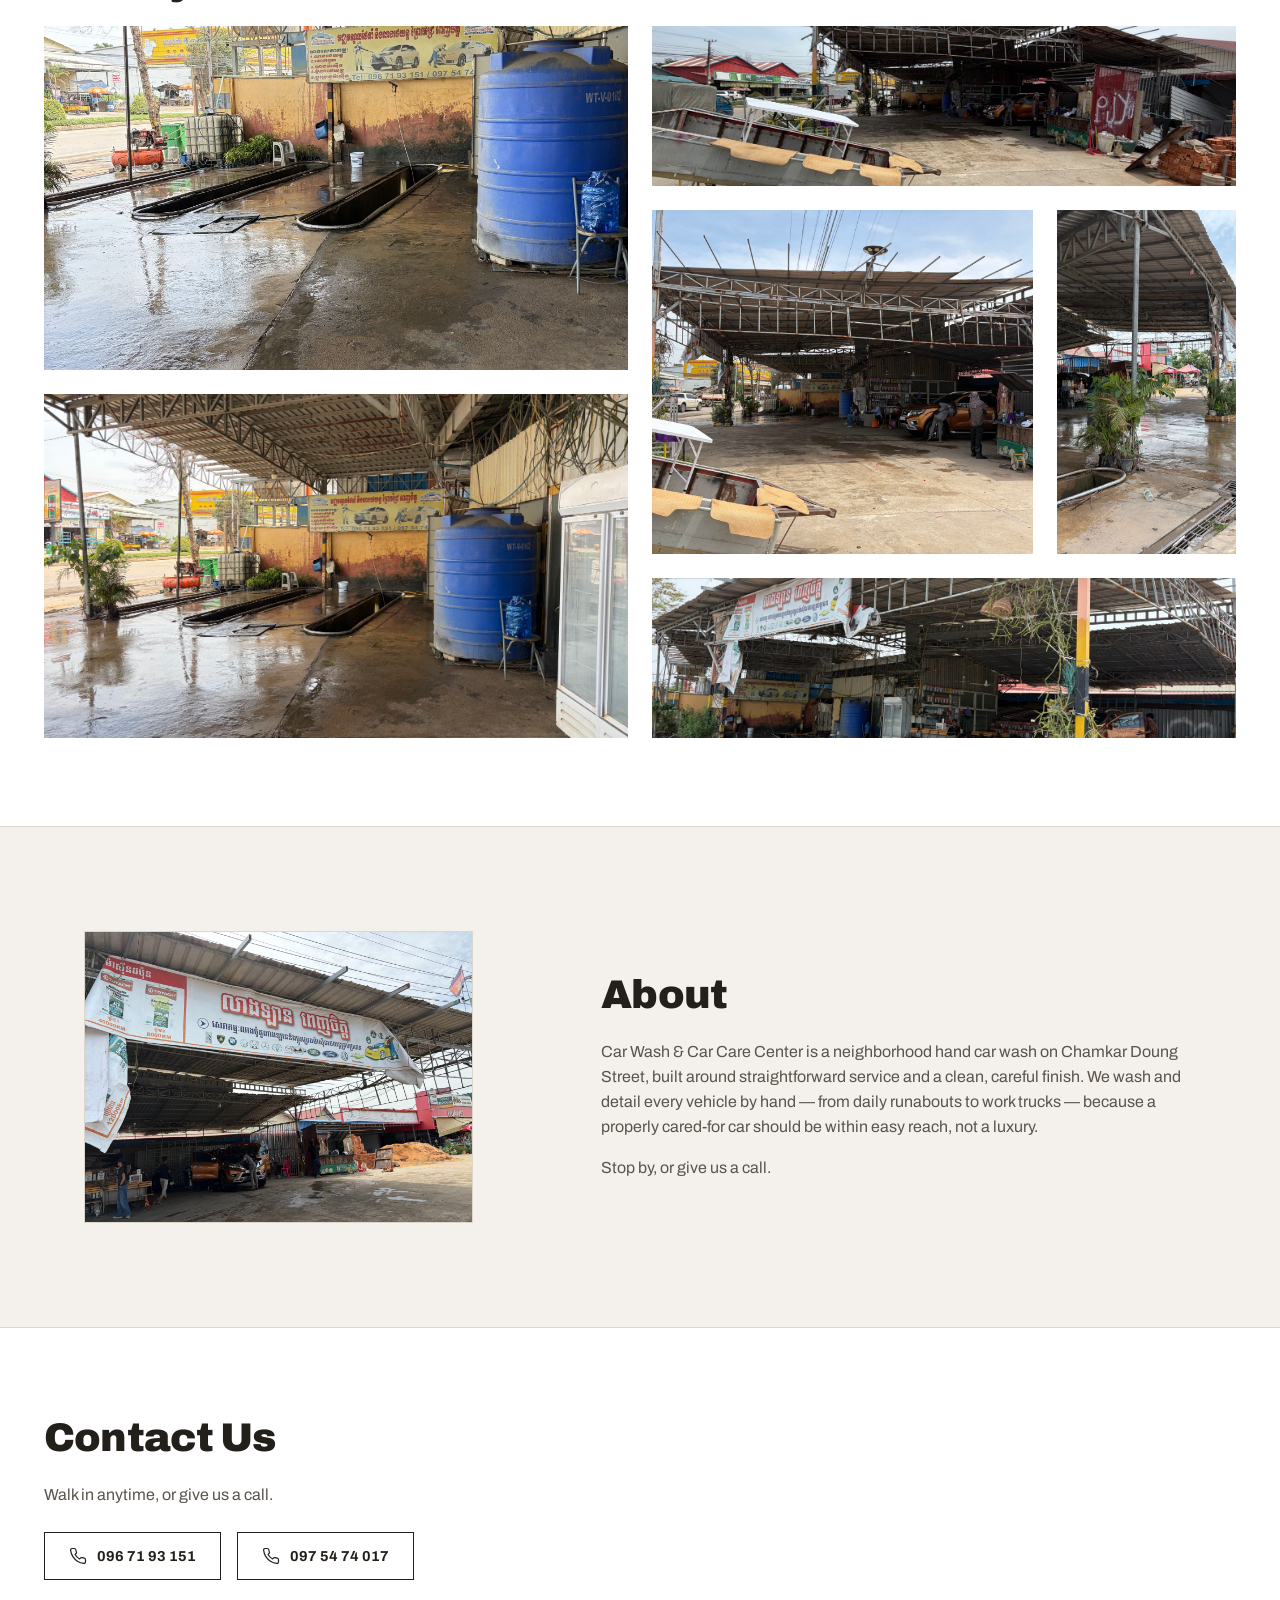
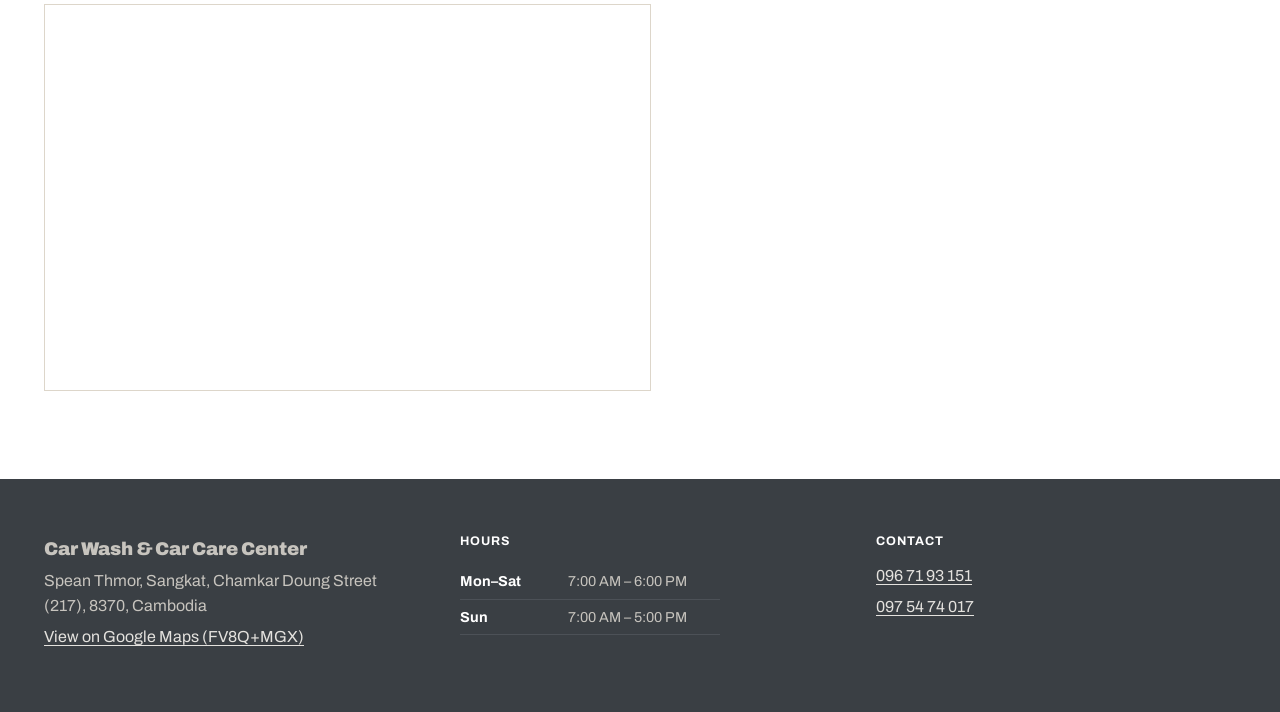
==== commit 0d88a52f: "Add design concept 6: Riverside Bold, a user-directed remix Combines the pieces the user liked best " ====
--- a/design-concepts/v1/index.html
+++ b/design-concepts/v1/index.html
@@ -21,6 +21,7 @@
     <a href="/design-concepts/v3/index.html">3 · Riverside Trust</a>
     <a href="/design-concepts/v4/index.html">4 · Krama &amp; Concrete</a>
     <a href="/design-concepts/v5/index.html">5 · Clearwater Minimal</a>
+    <a href="/design-concepts/v6/index.html">6 · Riverside Bold</a>
   </nav>
 
   <a class="skip-link" href="#main">Skip to content</a>
